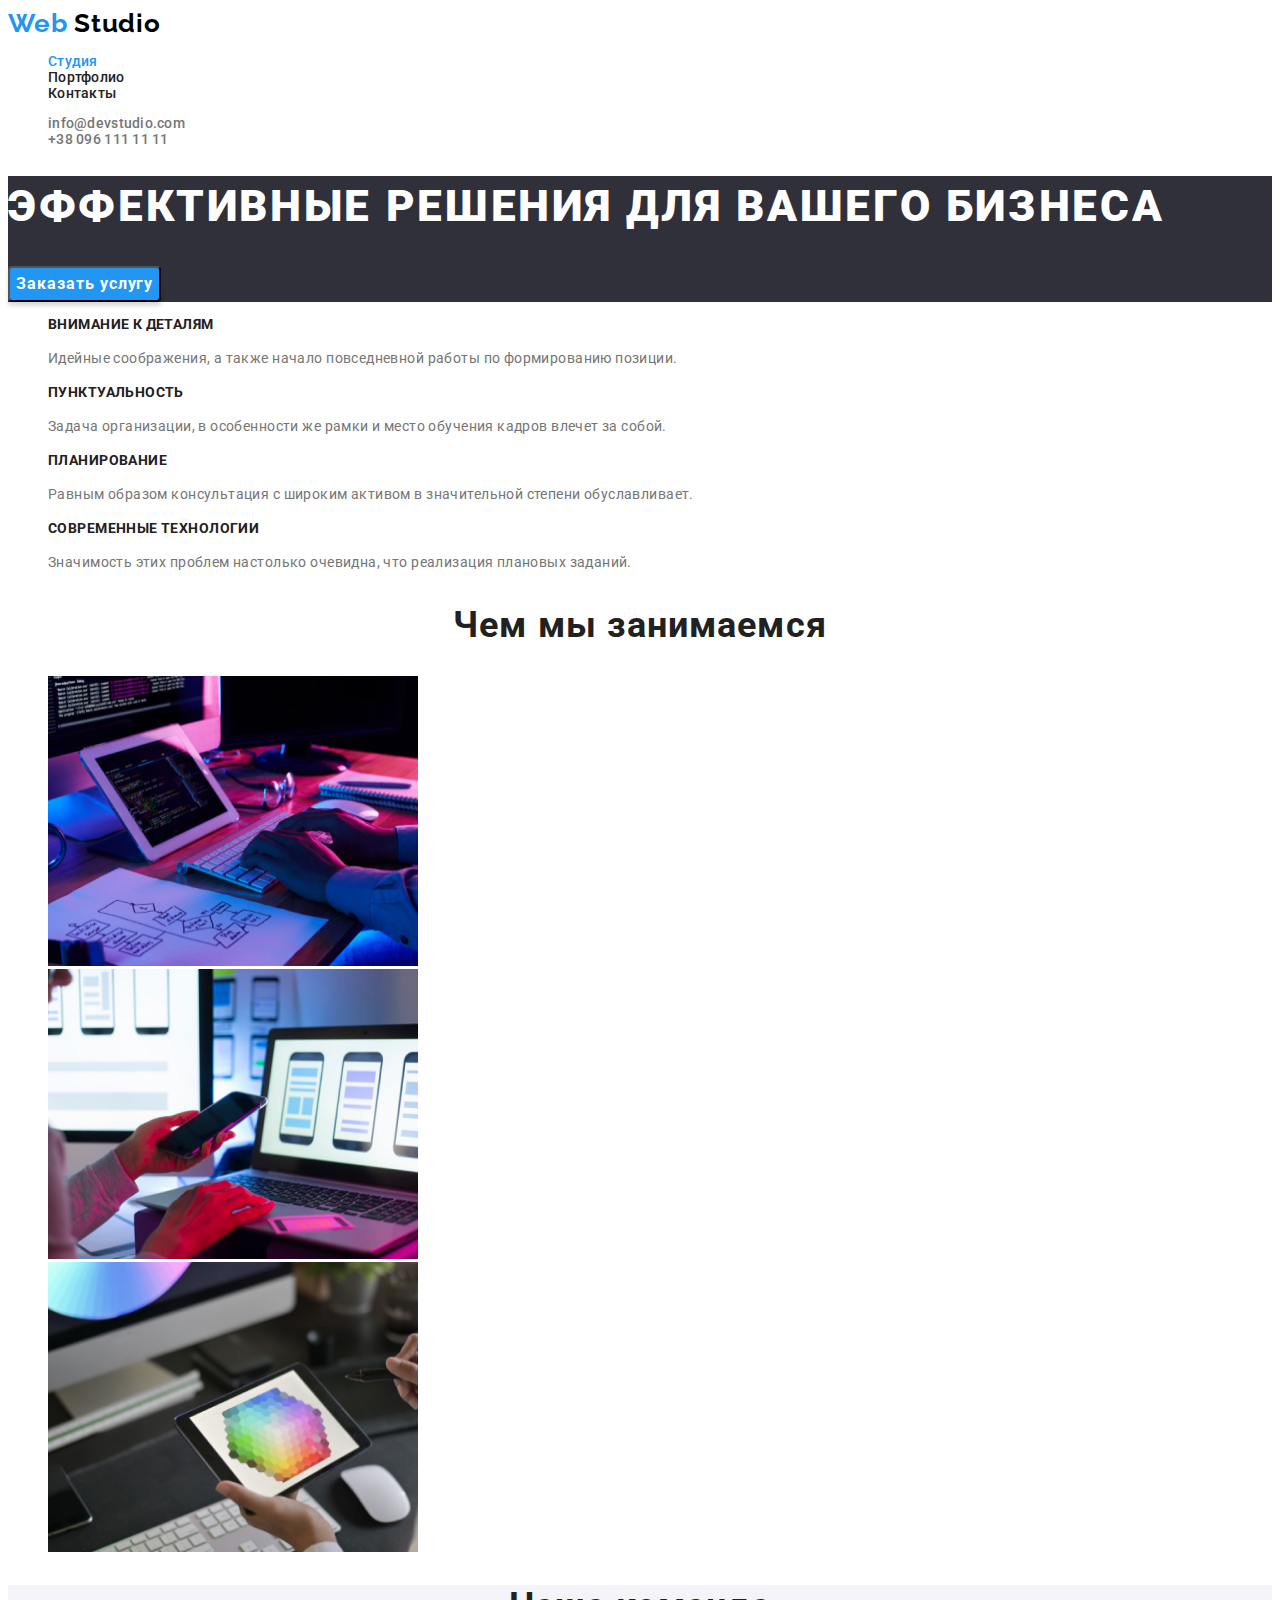
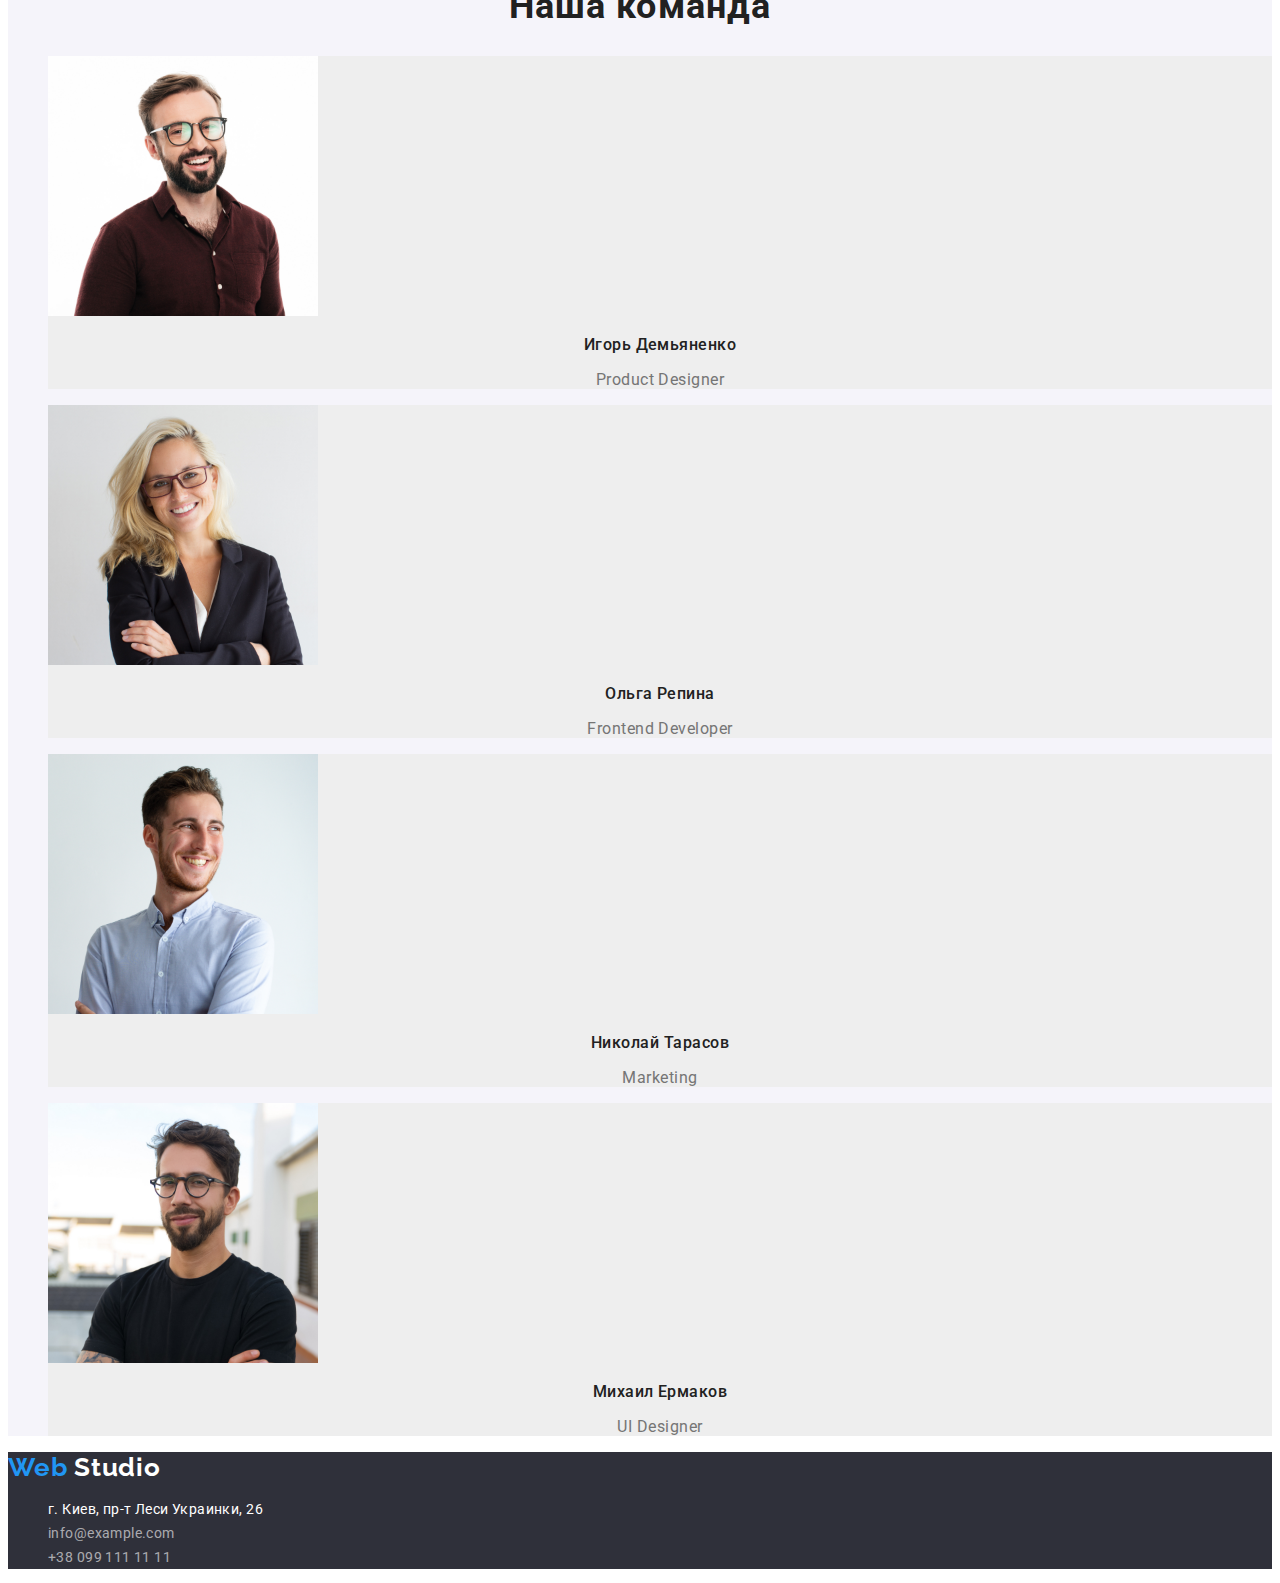
==== index.html @ 7028559c "Initial commit" ====
<!DOCTYPE html>
<html lang="ru">
	<head>
		<meta charset="UTF-8" />
		<meta http-equiv="X-UA-Compatible" content="IE=edge" />
		<meta name="viewport" content="width=device-width, initial-scale=1.0" />
		<title>Document</title>
		<link
			rel="stylesheet"
			href="https://cdnjs.cloudflare.com/ajax/libs/modern-normalize/1.1.0/modern-normalize.min.css"
			integrity="sha512-wpPYUAdjBVSE4KJnH1VR1HeZfpl1ub8YT/NKx4PuQ5NmX2tKuGu6U/JRp5y+Y8XG2tV+wKQpNHVUX03MfMFn9Q=="
			crossorigin="anonymous"
			referrerpolicy="no-referrer"
		/>
		<!-- fonts start -->
		<link rel="preconnect" href="https://fonts.googleapis.com" />
		<link rel="preconnect" href="https://fonts.gstatic.com" crossorigin />
		<link
			href="https://fonts.googleapis.com/css2?family=Raleway:wght@700&family=Roboto:wght@400;500;700;900&display=swap"
			rel="stylesheet"
		/>
		<!-- fonts end -->
		<link rel="stylesheet" href="./css/styles.css" />
	</head>
	<body>
		<!-- шапка -->
		<header class="header">
			<a class="logo link" href="./index.html">
				Web
				<span class="logo-light">Studio</span>
			</a>
			<nav class="header-nav">
				<ul class="header-list list">
					<li class="header-item">
						<a class="header-link header-link-current link" href="./index.html">Студия</a>
					</li>
					<li class="header-item">
						<a class="header-link link" href="./portfolio.html">Портфолио</a>
					</li>
					<li class="header-item">
						<a class="header-link link" href="#">Контакты</a>
					</li>
				</ul>
			</nav>
			<ul class="header-contacts list">
				<li class="header-contacts-item">
					<a class="header-contacts-link link" href="mailto:info@devstudio.com">info@devstudio.com</a>
				</li>
				<li class="header-contacts-item">
					<a class="header-contacts-link link" href="tel:+380961111111">+38 096 111 11 11</a>
				</li>
			</ul>
		</header>
		<!-- основная информация -->
		<main>
			<!-- секция герой -->
			<section class="hero">
				<h1 class="hero-title">Эффективные решения для вашего бизнеса</h1>
				<button type="button" class="hero-btn btn">Заказать услугу</button>
			</section>
			<!-- наши особенности -->
			<section class="peculiarities">
				<h2 class="visually-hidden">особенности</h2>
				<ul class="peculiarities-list list">
					<li class="peculiarities-item">
						<h3 class="peculiarities-h">Внимание к деталям</h3>
						<p class="peculiarities-p">
							Идейные соображения, а также начало повседневной работы по формированию позиции.
						</p>
					</li>
					<li class="peculiarities-item">
						<h3 class="peculiarities-h">Пунктуальность</h3>
						<p class="peculiarities-p">
							Задача организации, в особенности же рамки и место обучения кадров влечет за собой.
						</p>
					</li>
					<li class="peculiarities-item">
						<h3 class="peculiarities-h">Планирование</h3>
						<p class="peculiarities-p">
							Равным образом консультация с широким активом в значительной степени обуславливает.
						</p>
					</li>
					<li class="peculiarities-item">
						<h3 class="peculiarities-h">Современные технологии</h3>
						<p class="peculiarities-p">Значимость этих проблем настолько очевидна, что реализация плановых заданий.</p>
					</li>
				</ul>
			</section>
			<!-- Чем мы занимаемся -->
			<section class="examples">
				<h2 class="examples-title">Чем мы занимаемся</h2>
				<ul class="examples-list list">
					<li class="examples-item">
						<img class="examples-img" src="./images/box1.jpg" alt="наисание кода" width="370" height="290" />
					</li>
					<li class="examples-item">
						<img
							class="examples-img"
							src="./images/box2.jpg"
							alt="макет мобильного приложения"
							width="370"
							height="290"
						/>
					</li>
					<li class="examples-item">
						<img class="examples-img" src="./images/box3.jpg" alt="готовый продукт" width="370" height="290" />
					</li>
				</ul>
			</section>
			<!-- наша команда -->
			<section class="team">
				<h2 class="team-title">Наша команда</h2>
				<ul class="team-list list">
					<li class="team-item">
						<img
							class="team-img"
							src="./images/teamphoto/img1.jpg"
							alt="портрет Игоря Демьяненко"
							width="270"
							height="260"
						/>
						<h3 class="team-name">Игорь Демьяненко</h3>
						<p class="team-proffeison" lang="en">Product Designer</p>
					</li>
					<li class="team-item">
						<img
							class="team-img"
							src="./images/teamphoto/img2.jpg"
							alt="портрет Ольга Репина"
							width="270"
							height="260"
						/>
						<h3 class="team-name">Ольга Репина</h3>
						<p class="team-proffeison" lang="en">Frontend Developer</p>
					</li>
					<li class="team-item">
						<img
							class="team-img"
							src="./images/teamphoto/img3.jpg"
							alt="портрет Николай Тарасов"
							width="270"
							height="260"
						/>
						<h3 class="team-name">Николай Тарасов</h3>
						<p class="team-proffeison" lang="en">Marketing</p>
					</li>
					<li class="team-item">
						<img
							class="team-img"
							src="./images/teamphoto/img4.jpg"
							alt="портрет Михаил Ермаков270"
							width="270"
							height="260"
						/>
						<h3 class="team-name">Михаил Ермаков</h3>
						<p class="team-proffeison" lang="en">UI Designer</p>
					</li>
				</ul>
			</section>
		</main>
		<!-- подвал -->
		<footer class="footer">
			<a class="logo link" href="./index.html">
				Web
				<span class="logo-dark">Studio</span>
			</a>
			<address class="address">
				<ul class="address-list list">
					<li class="address-iteam">
						<a
							class="adsress-link link"
							href="https://goo.gl/maps/4akNieNe14denpzW6"
							target="_blank"
							rel="nofollow noopener"
						>
							г. Киев, пр-т Леси Украинки, 26
						</a>
					</li>
					<li class="contacts-iteam">
						<a class="contacts-link link" href="mailto:info@example.com">info@example.com</a>
					</li>
					<li class="contacts-iteam">
						<a class="contacts-link link" href="tel:+380991111111">+38 099 111 11 11</a>
					</li>
				</ul>
			</address>
		</footer>
	</body>
</html>
---- css/styles.css ----
:root {
	/*  */
	--main-font: "Roboto", sans-serif;
	--secondary-font: "Raleway", sans-serif;

	/* text colors */
	--main-txt-cl: #212121;
	--accent-txt-cl: #2196f3;
	--white-txt-cl: #ffffff;
	--gray-txt-cl: #757575;

	/* bg colors */
	--white-bg-cl: #ffffff;
	--dark-bg-cl: #2f303a;
	--light-bg-cl: #f5f4fa;
	--cards-bg-cl: #eeeeee;
}
/* body */
body {
	font-family: var(--main-font);
	color: var(--main-txt-cl);
	background-color: var(--white-bg-cl);
	font-size: 14px;
	letter-spacing: 0.03em;
}


/* reset styles */
.link {
	text-decoration: none;
	color: currentColor;
}
.list {
	list-style: none;
}
/* base styles */
.visually-hidden {
	position: absolute;
	width: 1px;
	height: 1px;
	margin: -1px;
	border: 0;
	padding: 0;
	white-space: nowrap;
	clip-path: inset(100%);
	clip: rect(0 0 0 0);
	overflow: hidden;
}

.header-link-current {
	color: var(--accent-txt-cl);
}
.btn:hover,
.btn:focus {
	background-color: #188ce8;
}
.btn {
	cursor: pointer;
	background-color: var(--accent-txt-cl);
	font-family: var(--main-font);
}
/* шапка */
/* logo */
.logo {
	font-family: var(--secondary-font);
	font-weight: 700;
	font-size: 26px;
	line-height: calc(31 / 26);
	/* identical to box height */
	letter-spacing: 0.03em;
	color:var(--accent-txt-cl);
}
.logo-light {
	font-family: var(--secondary-font);
	font-weight: 700;
	font-size: 26px;
	line-height: calc(31 / 26);
	/* identical to box height */
	letter-spacing: 0.03em;
	color: #000000;
}
.color {
	color: var(--accent-txt-cl);
}
/* logo end */
/* nav */
.header-list {
	font-weight: 500;
	font-size: 14px;
	line-height: calc(16 / 14);
	letter-spacing: 0.02em;
	color:var(--main-txt-cl);
}
.header-link:hover,
.header-link:focus {
	color: var(--accent-txt-cl);
}
/* nav end */
/* contacts */
.header-contacts {
	font-weight: 500;
	font-size: 14px;
	line-height: calc(16 / 14);
	letter-spacing: 0.02em;
	color:var(--gray-txt-cl);
}
.header-contacts-link:hover,
.header-contacts-link:focus {
	color: var(--accent-txt-cl);
}
/* contacts end */
/* Hero */
.hero {
	background-color: var(--dark-bg-cl);
}
.hero-title {
	font-weight: 900;
	font-size: 44px;
	line-height: calc(60 / 44);
	letter-spacing: 0.06em;
	text-transform: uppercase;
	color: #ffffff;
}
.hero-btn {
	font-family: var(--main-font);
	background: var(--accent-txt-cl);
	box-shadow: 0px 4px 4px rgba(0, 0, 0, 0.15);
	border-radius: 4px;
	font-weight: 700;
	font-size: 16px;
	line-height: calc(30 / 16);
	letter-spacing: 0.06em;
	color: var(--white-txt-cl);
}
/* hero end */
/* peculiarities */
.peculiarities-h {
	font-weight: 700;
	font-size: 14px;
	line-height: calc(16 / 14);
	letter-spacing: 0.03em;
	text-transform: uppercase;
	color: var(--main-txt-cl);
}
.peculiarities-p {
	font-weight: 400;
	font-size: 14px;
	line-height: calc(24 / 14);
	letter-spacing: 0.03em;
	color: var(--gray-txt-cl);
}
/* peculiarities end */
/* examples */
.examples-title {
	font-weight: 700;
	font-size: 36px;
	line-height: calc(42 / 36);
	text-align: center;
	letter-spacing: 0.03em;
	color: var(--main-txt-cl);
}
/* examples end */
/* team */
.team {
	background-color: var(--light-bg-cl);
}
.team-item {
	background-color: var(--cards-bg-cl);
}
.team-title {
	font-weight: 700;
	font-size: 36px;
	line-height: calc(42 / 36);
	text-align: center;
	letter-spacing: 0.03em;
	color: var(--main-txt-cl);
}
.team-name {
	font-weight: 500;
	font-size: 16px;
	line-height: calc(19 / 16);
	text-align: center;
	letter-spacing: 0.03em;
	color: var(--main-txt-cl);
}
.team-proffeison {
	font-weight: 400;
	font-size: 16px;
	line-height: 19px;
	text-align: center;
	letter-spacing: 0.03em;
	color: var(--gray-txt-cl);
}
/* team end */
/* footer */
.footer {
	background-color: var(--dark-bg-cl);
}
.logo-dark {
	color: var(--white-txt-cl);
}
.adsress-link {
	font-style: normal;
	font-weight: 400;
	font-size: 14px;
	line-height: calc(24 / 14);
	letter-spacing: 0.03em;
	color: var(--white-txt-cl);
}
.contacts-link {
	font-style: normal;
	font-weight: 400;
	font-size: 14px;
	line-height: calc(24 / 14);
	letter-spacing: 0.03em;
	color: rgba(255, 255, 255, 0.6);
}
.adsress-link:hover,
.adsress-link:focus {
	color: var(--accent-txt-cl);
}
.contacts-link:hover,
.contacts-link:focus {
	color: var(--white-txt-cl);
}
/* footer end */
/* portfolio */
/* filtr */
.btn-filtr {
	background-color: var(--light-bg-cl);
	border-radius: 4px;
	cursor: pointer;
	font-family: inherit;
	font-weight: 500;
	font-size: 16px;
	line-height: calc(26 / 16);
	text-align: center;
	letter-spacing: 0.03em;
	color: var(--main-txt-cl);
}
.btn-filtr:hover,
.btn-filtr:focus {
	background-color: var(--accent-txt-cl);
	color: var(--white-txt-cl);
}
/* filtr end */
.portfolio-item {
	cursor: pointer;
}
.portfolio-name {
	font-size: 18px;
	line-height: calc(36 / 18);
	letter-spacing: 0.06em;
	color:var(--main-txt-cl);
}
.portfolio-text {
	font-size: 16px;
	line-height: calc(30 / 16);
	letter-spacing: 0.03em;
	color: var(--gray-txt-cl);
}

/* portfolio end */
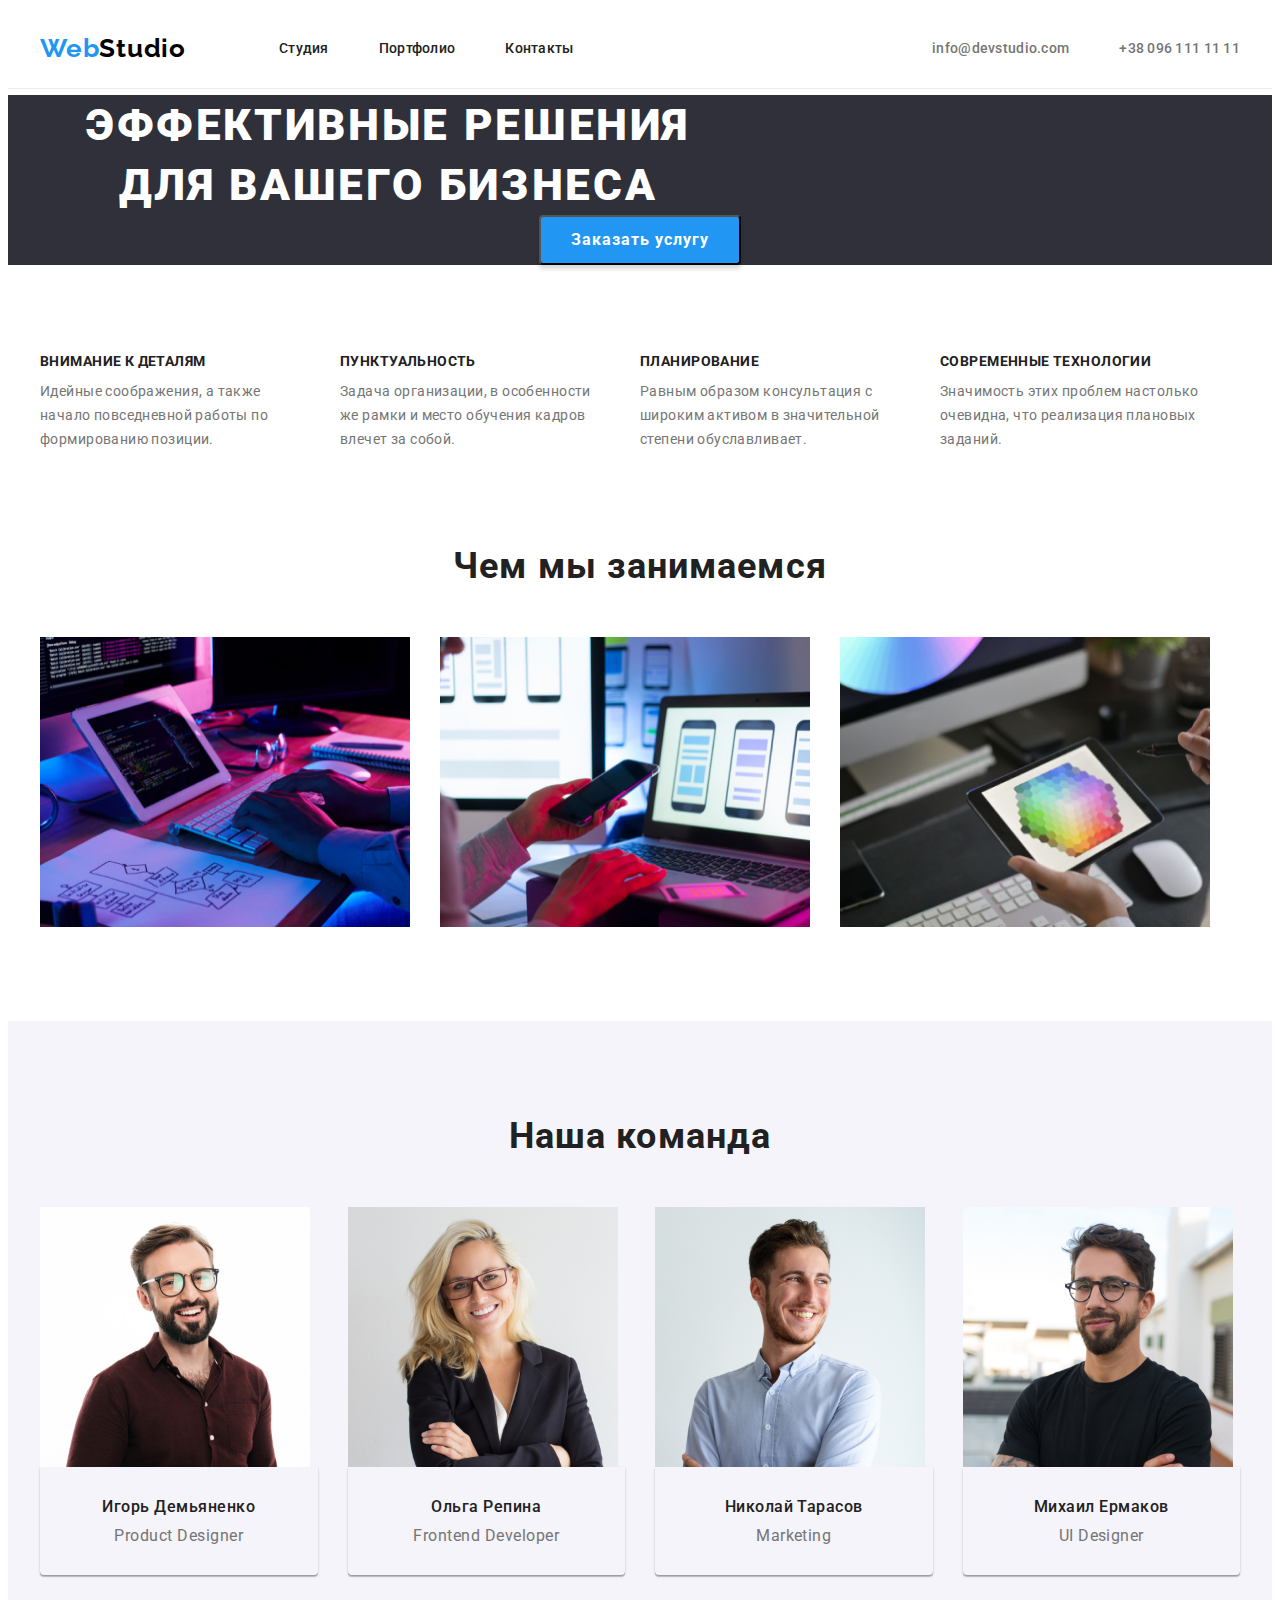
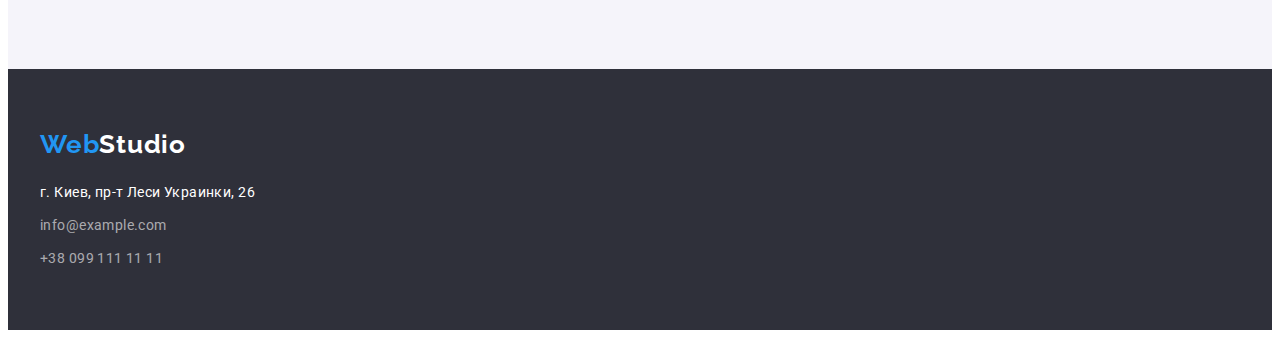
==== commit f898aa2f: "dz3" ====
--- a/index.html
+++ b/index.html
@@ -25,9 +25,8 @@
 	<body>
 		<!-- шапка -->
 		<header class="header">
-			<a class="logo link" href="./index.html">
-				Web
-				<span class="logo-light">Studio</span>
+			<div class="container header-container">
+			<a class="logo logo-mg link" href="./index.html">Web<span class="logo-light">Studio</span>
 			</a>
 			<nav class="header-nav">
 				<ul class="header-list list">
@@ -42,24 +41,24 @@
 					</li>
 				</ul>
 			</nav>
-			<ul class="header-contacts list">
-				<li class="header-contacts-item">
+			
 					<a class="header-contacts-link link" href="mailto:info@devstudio.com">info@devstudio.com</a>
-				</li>
-				<li class="header-contacts-item">
+				
 					<a class="header-contacts-link link" href="tel:+380961111111">+38 096 111 11 11</a>
-				</li>
-			</ul>
+				</div>
 		</header>
 		<!-- основная информация -->
 		<main>
 			<!-- секция герой -->
 			<section class="hero">
+				<div class="container cntainer-hero">
 				<h1 class="hero-title">Эффективные решения для вашего бизнеса</h1>
 				<button type="button" class="hero-btn btn">Заказать услугу</button>
+			</div>
 			</section>
 			<!-- наши особенности -->
-			<section class="peculiarities">
+			<section class="peculiarities section">
+				<div class="container peculiarities-container">	
 				<h2 class="visually-hidden">особенности</h2>
 				<ul class="peculiarities-list list">
 					<li class="peculiarities-item">
@@ -85,15 +84,17 @@
 						<p class="peculiarities-p">Значимость этих проблем настолько очевидна, что реализация плановых заданий.</p>
 					</li>
 				</ul>
+			</div>
 			</section>
 			<!-- Чем мы занимаемся -->
-			<section class="examples">
+			<section class="examples section">
+				<div class="container">
 				<h2 class="examples-title">Чем мы занимаемся</h2>
-				<ul class="examples-list list">
-					<li class="examples-item">
+				<ul class="examples-list list cards-set">
+					<li class="examples-item cards-set-item">
 						<img class="examples-img" src="./images/box1.jpg" alt="наисание кода" width="370" height="290" />
 					</li>
-					<li class="examples-item">
+					<li class="examples-item cards-set-item">
 						<img
 							class="examples-img"
 							src="./images/box2.jpg"
@@ -102,16 +103,18 @@
 							height="290"
 						/>
 					</li>
-					<li class="examples-item">
+					<li class="examples-item cards-set-item">
 						<img class="examples-img" src="./images/box3.jpg" alt="готовый продукт" width="370" height="290" />
 					</li>
 				</ul>
+			</div>
 			</section>
 			<!-- наша команда -->
-			<section class="team">
+			<section class="team section">
+				<div class="container">
 				<h2 class="team-title">Наша команда</h2>
-				<ul class="team-list list">
-					<li class="team-item">
+				<ul class="team-list list cards-set ">
+					<li class="team-item cards-set-item">
 						<img
 							class="team-img"
 							src="./images/teamphoto/img1.jpg"
@@ -119,10 +122,13 @@
 							width="270"
 							height="260"
 						/>
+						<div class="team-wrapper">
 						<h3 class="team-name">Игорь Демьяненко</h3>
 						<p class="team-proffeison" lang="en">Product Designer</p>
-					</li>
-					<li class="team-item">
+					</div>
+					</li>
+					
+					<li class="team-item cards-set-item">
 						<img
 							class="team-img"
 							src="./images/teamphoto/img2.jpg"
@@ -130,10 +136,12 @@
 							width="270"
 							height="260"
 						/>
+						<div class="team-wrapper">
 						<h3 class="team-name">Ольга Репина</h3>
 						<p class="team-proffeison" lang="en">Frontend Developer</p>
-					</li>
-					<li class="team-item">
+					</div>
+					</li>
+					<li class="team-item cards-set-item">
 						<img
 							class="team-img"
 							src="./images/teamphoto/img3.jpg"
@@ -141,10 +149,12 @@
 							width="270"
 							height="260"
 						/>
+						<div class="team-wrapper">
 						<h3 class="team-name">Николай Тарасов</h3>
 						<p class="team-proffeison" lang="en">Marketing</p>
-					</li>
-					<li class="team-item">
+					</div>
+					</li>
+					<li class="team-item cards-set-item">
 						<img
 							class="team-img"
 							src="./images/teamphoto/img4.jpg"
@@ -152,18 +162,19 @@
 							width="270"
 							height="260"
 						/>
+						<div class="team-wrapper">
 						<h3 class="team-name">Михаил Ермаков</h3>
 						<p class="team-proffeison" lang="en">UI Designer</p>
-					</li>
-				</ul>
+					</div>
+					</li>
+				</ul>
+			</div>
 			</section>
 		</main>
 		<!-- подвал -->
 		<footer class="footer">
-			<a class="logo link" href="./index.html">
-				Web
-				<span class="logo-dark">Studio</span>
-			</a>
+			<div class="container">
+			<a class="logo logo-ft link" href="./index.html">Web<span class="logo-dark">Studio</span></a>
 			<address class="address">
 				<ul class="address-list list">
 					<li class="address-iteam">
@@ -184,6 +195,7 @@
 					</li>
 				</ul>
 			</address>
+		</div>
 		</footer>
 	</body>
 </html>
--- a/css/styles.css
+++ b/css/styles.css
@@ -13,7 +13,11 @@
 	--white-bg-cl: #ffffff;
 	--dark-bg-cl: #2f303a;
 	--light-bg-cl: #f5f4fa;
-	--cards-bg-cl: #eeeeee;
+	--cards-bg-cl: #ffffff;
+
+	/* others */
+	--indent: 30px;
+	--items: 4;
 }
 /* body */
 body {
@@ -26,14 +30,47 @@
 
 
 /* reset styles */
+.container {
+width: 1200px;
+padding-left: 15px;
+padding-right: 15px;
+margin-left: auto;
+margin-right: auto;
+
+}
+h1,
+h2,
+h3,
+h4,
+h5,
+h6,
+p {
+  margin: 0;
+}
+img {
+  display: block;
+}
 .link {
 	text-decoration: none;
 	color: currentColor;
 }
 .list {
 	list-style: none;
+	padding: 0px;
+	margin: 0px;
 }
 /* base styles */
+.cards-set {
+display: flex;
+flex-wrap: wrap;
+gap: var(--indent);
+}
+.cards-set-item {
+	flex-basis: calc((100% - var(--indent) * (var(--items) - 1)) / var(--items));
+}
+.section {
+	padding-bottom: 94px;
+}
 .visually-hidden {
 	position: absolute;
 	width: 1px;
@@ -47,20 +84,32 @@
 	overflow: hidden;
 }
 
-.header-link-current {
-	color: var(--accent-txt-cl);
-}
 .btn:hover,
 .btn:focus {
 	background-color: #188ce8;
 }
 .btn {
+display: block;
+margin: 0 auto;
+	padding: 8px 30px;
 	cursor: pointer;
 	background-color: var(--accent-txt-cl);
 	font-family: var(--main-font);
+	box-shadow: 0px 4px 4px rgba(0, 0, 0, 0.15);
+border-radius: 4px;
 }
 /* шапка */
+header {
+	border-bottom: 1px solid #ECECEC;
+	margin-bottom: 6px;
+}
 /* logo */
+.header-container {
+	display: flex;
+	align-items: center;
+	
+	
+}
 .logo {
 	font-family: var(--secondary-font);
 	font-weight: 700;
@@ -70,6 +119,9 @@
 	letter-spacing: 0.03em;
 	color:var(--accent-txt-cl);
 }
+.logo-mg {
+	margin-right: 93px;
+}
 .logo-light {
 	font-family: var(--secondary-font);
 	font-weight: 700;
@@ -78,6 +130,16 @@
 	/* identical to box height */
 	letter-spacing: 0.03em;
 	color: #000000;
+
+}
+.header-nav {
+	margin-right: auto;
+}
+.header-contacts-link {
+	margin-right: 50px;
+}
+.header-contacts-link:last-child {
+	margin-right: 0px;
 }
 .color {
 	color: var(--accent-txt-cl);
@@ -85,19 +147,32 @@
 /* logo end */
 /* nav */
 .header-list {
+	display: flex;
+	gap: 50px;
 	font-weight: 500;
 	font-size: 14px;
 	line-height: calc(16 / 14);
 	letter-spacing: 0.02em;
 	color:var(--main-txt-cl);
 }
+/* .header-item {
+	margin-right: 50px;
+}
+.header-item:last-child {
+	margin-right: 0px;
+} */
 .header-link:hover,
 .header-link:focus {
 	color: var(--accent-txt-cl);
 }
+.header-link,
+.header-contacts-link {
+	padding-top: 32px;
+	padding-bottom: 32px;
+}
 /* nav end */
 /* contacts */
-.header-contacts {
+.header-contacts-link {
 	font-weight: 500;
 	font-size: 14px;
 	line-height: calc(16 / 14);
@@ -112,12 +187,18 @@
 /* Hero */
 .hero {
 	background-color: var(--dark-bg-cl);
+	
+}
+.cntainer-hero {
+	
 }
 .hero-title {
+	width: 696px; 
 	font-weight: 900;
 	font-size: 44px;
 	line-height: calc(60 / 44);
 	letter-spacing: 0.06em;
+	text-align: center;
 	text-transform: uppercase;
 	color: #ffffff;
 }
@@ -134,7 +215,19 @@
 }
 /* hero end */
 /* peculiarities */
+.peculiarities {
+	padding-top: 88px;
+}
+.peculiarities-list {
+	display: flex;
+	gap: 30px;
+	
+}
+.peculiarities-item {
+	flex-basis: 270px;
+}
 .peculiarities-h {
+	margin-bottom: 10px;
 	font-weight: 700;
 	font-size: 14px;
 	line-height: calc(16 / 14);
@@ -151,7 +244,9 @@
 }
 /* peculiarities end */
 /* examples */
+
 .examples-title {
+	padding-bottom: 50px;
 	font-weight: 700;
 	font-size: 36px;
 	line-height: calc(42 / 36);
@@ -159,15 +254,27 @@
 	letter-spacing: 0.03em;
 	color: var(--main-txt-cl);
 }
+/* .examples-list {
+	display: flex;
+	gap: 30px;
+} */
 /* examples end */
 /* team */
 .team {
 	background-color: var(--light-bg-cl);
 }
+/* .team-list {
+	display: flex;
+	gap: 30px;
+}
 .team-item {
 	background-color: var(--cards-bg-cl);
-}
+	flex-basis: calc((100% - 30px * 3) / 4);
+} */
+
 .team-title {
+	padding-top: 94px;
+	margin-bottom: 50px;
 	font-weight: 700;
 	font-size: 36px;
 	line-height: calc(42 / 36);
@@ -175,7 +282,16 @@
 	letter-spacing: 0.03em;
 	color: var(--main-txt-cl);
 }
+.team-wrapper {
+	padding-top: 30px;
+	padding-right: 5px;
+	padding-bottom: 30px;
+	padding-left: 5px;
+	box-shadow: 0px 1px 3px rgba(0, 0, 0, 0.12), 0px 1px 1px rgba(0, 0, 0, 0.14), 0px 2px 1px rgba(0, 0, 0, 0.2);
+border-radius: 0px 0px 4px 4px;
+}
 .team-name {
+	margin-bottom: 10px;
 	font-weight: 500;
 	font-size: 16px;
 	line-height: calc(19 / 16);
@@ -195,9 +311,25 @@
 /* footer */
 .footer {
 	background-color: var(--dark-bg-cl);
-}
+	padding-top: 60px;
+	padding-bottom: 60px ;
+}
+
 .logo-dark {
 	color: var(--white-txt-cl);
+}
+.address {
+	margin-top: 20px;
+}
+.address-list {
+	width: 231px;
+}
+.address-iteam,
+.contacts-iteam {
+	margin-bottom: 9px;
+}
+.contacts-iteam:last-child {
+	margin-bottom: 0;
 }
 .adsress-link {
 	font-style: normal;
@@ -226,8 +358,22 @@
 /* footer end */
 /* portfolio */
 /* filtr */
+
+.btn-list-container {
+	display: flex;
+	margin-bottom: 34px;
+	height: 54px;
+	justify-content: center;
+	gap: 8px;
+
+}
+.btn-item {
+	
+}
 .btn-filtr {
+	padding: 6px 22px;
 	background-color: var(--light-bg-cl);
+	border: none;
 	border-radius: 4px;
 	cursor: pointer;
 	font-family: inherit;
@@ -244,10 +390,21 @@
 	color: var(--white-txt-cl);
 }
 /* filtr end */
+.portfolio {
+	padding-top: 94px;
+	padding-bottom: 94px;
+}
 .portfolio-item {
 	cursor: pointer;
 }
+.portfolio-wrapper {
+	padding-top: 20px;
+	padding-right: 24px;
+	padding-bottom: 20px;
+	padding-left: 24px;
+}
 .portfolio-name {
+	margin-bottom: 4px;
 	font-size: 18px;
 	line-height: calc(36 / 18);
 	letter-spacing: 0.06em;
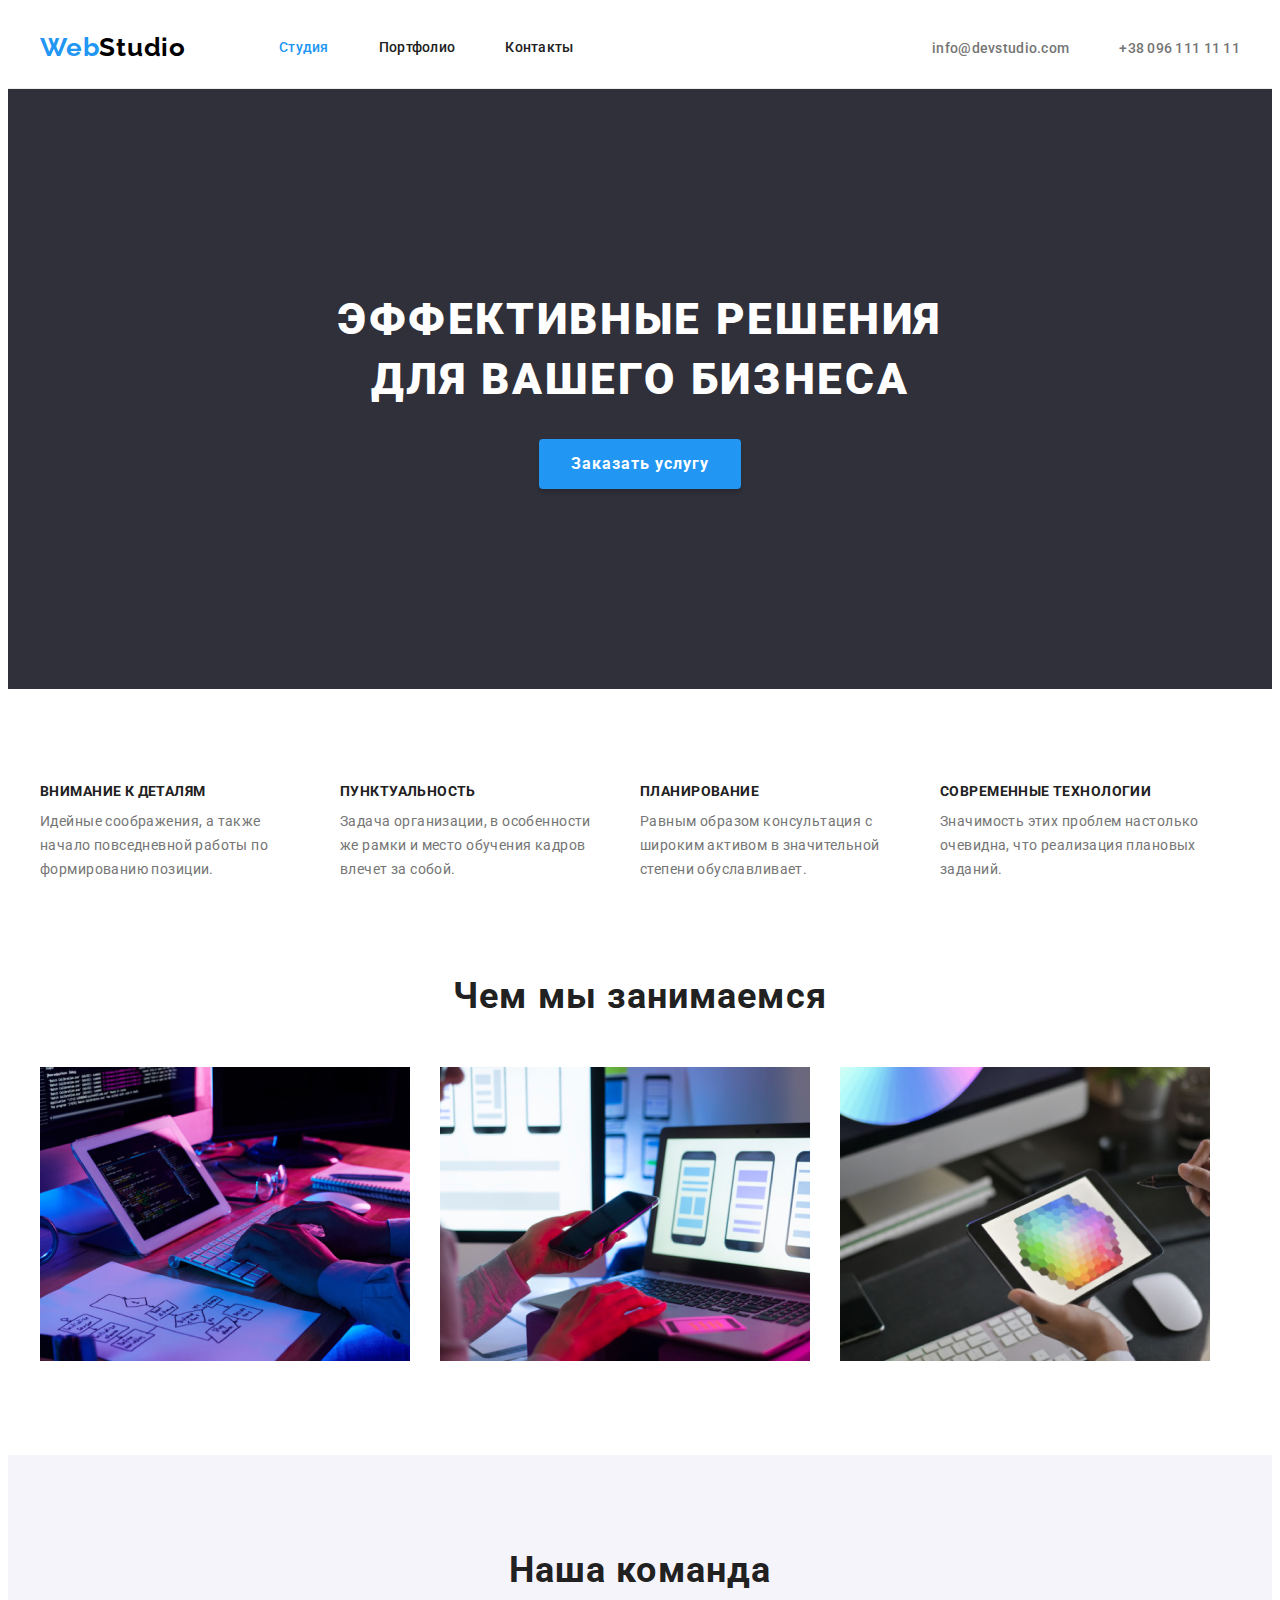
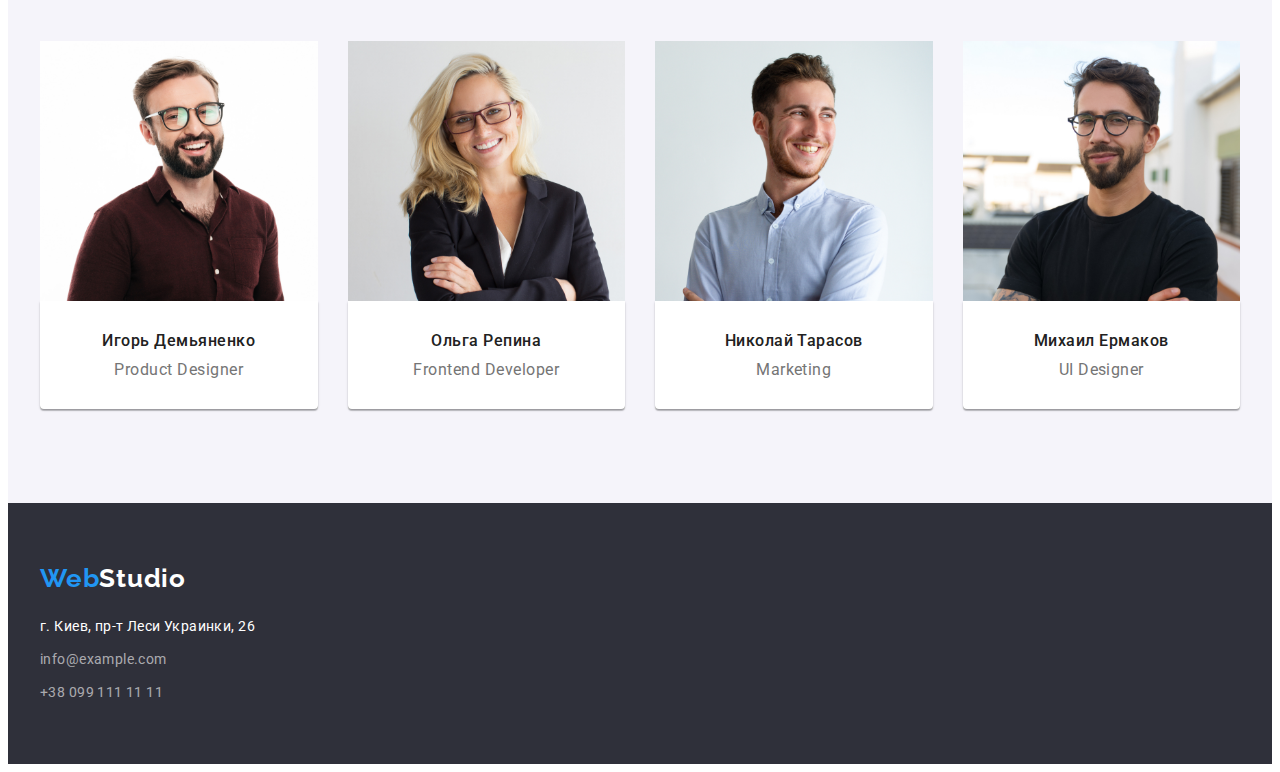
==== commit a8762e7c: "dz rework" ====
--- a/index.html
+++ b/index.html
@@ -1,37 +1,34 @@
 <!DOCTYPE html>
 <html lang="ru">
-	<head>
-		<meta charset="UTF-8" />
-		<meta http-equiv="X-UA-Compatible" content="IE=edge" />
-		<meta name="viewport" content="width=device-width, initial-scale=1.0" />
-		<title>Document</title>
-		<link
-			rel="stylesheet"
-			href="https://cdnjs.cloudflare.com/ajax/libs/modern-normalize/1.1.0/modern-normalize.min.css"
-			integrity="sha512-wpPYUAdjBVSE4KJnH1VR1HeZfpl1ub8YT/NKx4PuQ5NmX2tKuGu6U/JRp5y+Y8XG2tV+wKQpNHVUX03MfMFn9Q=="
-			crossorigin="anonymous"
-			referrerpolicy="no-referrer"
-		/>
-		<!-- fonts start -->
-		<link rel="preconnect" href="https://fonts.googleapis.com" />
-		<link rel="preconnect" href="https://fonts.gstatic.com" crossorigin />
-		<link
-			href="https://fonts.googleapis.com/css2?family=Raleway:wght@700&family=Roboto:wght@400;500;700;900&display=swap"
-			rel="stylesheet"
-		/>
-		<!-- fonts end -->
-		<link rel="stylesheet" href="./css/styles.css" />
-	</head>
-	<body>
-		<!-- шапка -->
-		<header class="header">
-			<div class="container header-container">
+
+<head>
+	<meta charset="UTF-8" />
+	<meta http-equiv="X-UA-Compatible" content="IE=edge" />
+	<meta name="viewport" content="width=device-width, initial-scale=1.0" />
+	<title>Document</title>
+	<link rel="stylesheet" href="https://cdnjs.cloudflare.com/ajax/libs/modern-normalize/1.1.0/modern-normalize.min.css"
+		integrity="sha512-wpPYUAdjBVSE4KJnH1VR1HeZfpl1ub8YT/NKx4PuQ5NmX2tKuGu6U/JRp5y+Y8XG2tV+wKQpNHVUX03MfMFn9Q=="
+		crossorigin="anonymous" referrerpolicy="no-referrer" />
+	<!-- fonts start -->
+	<link rel="preconnect" href="https://fonts.googleapis.com" />
+	<link rel="preconnect" href="https://fonts.gstatic.com" crossorigin />
+	<link
+		href="https://fonts.googleapis.com/css2?family=Raleway:wght@700&family=Roboto:wght@400;500;700;900&display=swap"
+		rel="stylesheet" />
+	<!-- fonts end -->
+	<link rel="stylesheet" href="./css/styles.css" />
+</head>
+
+<body>
+	<!-- шапка -->
+	<header class="header">
+		<div class="container header-container">
 			<a class="logo logo-mg link" href="./index.html">Web<span class="logo-light">Studio</span>
 			</a>
 			<nav class="header-nav">
 				<ul class="header-list list">
 					<li class="header-item">
-						<a class="header-link header-link-current link" href="./index.html">Студия</a>
+						<a class="header-link current link" href="./index.html">Студия</a>
 					</li>
 					<li class="header-item">
 						<a class="header-link link" href="./portfolio.html">Портфолио</a>
@@ -41,24 +38,27 @@
 					</li>
 				</ul>
 			</nav>
-			
-					<a class="header-contacts-link link" href="mailto:info@devstudio.com">info@devstudio.com</a>
-				
-					<a class="header-contacts-link link" href="tel:+380961111111">+38 096 111 11 11</a>
-				</div>
-		</header>
-		<!-- основная информация -->
-		<main>
-			<!-- секция герой -->
-			<section class="hero">
-				<div class="container cntainer-hero">
+			<ul class="header-list list">
+				<li class="header-item"><a class="header-contacts-link link"
+						href="mailto:info@devstudio.com">info@devstudio.com</a></li>
+
+				<li class="header-item"><a class="header-contacts-link link" href="tel:+380961111111">+38
+						096 111 11 11</a></li>
+			</ul>
+		</div>
+	</header>
+	<!-- основная информация -->
+	<main>
+		<!-- секция герой -->
+		<section class="hero section">
+			<div class="container">
 				<h1 class="hero-title">Эффективные решения для вашего бизнеса</h1>
 				<button type="button" class="hero-btn btn">Заказать услугу</button>
 			</div>
-			</section>
-			<!-- наши особенности -->
-			<section class="peculiarities section">
-				<div class="container peculiarities-container">	
+		</section>
+		<!-- наши особенности -->
+		<section class="peculiarities section">
+			<div class="container peculiarities-container">
 				<h2 class="visually-hidden">особенности</h2>
 				<ul class="peculiarities-list list">
 					<li class="peculiarities-item">
@@ -81,109 +81,83 @@
 					</li>
 					<li class="peculiarities-item">
 						<h3 class="peculiarities-h">Современные технологии</h3>
-						<p class="peculiarities-p">Значимость этих проблем настолько очевидна, что реализация плановых заданий.</p>
+						<p class="peculiarities-p">Значимость этих проблем настолько очевидна, что реализация плановых
+							заданий.</p>
 					</li>
 				</ul>
 			</div>
-			</section>
-			<!-- Чем мы занимаемся -->
-			<section class="examples section">
-				<div class="container">
+		</section>
+		<!-- Чем мы занимаемся -->
+		<section class="examples section">
+			<div class="container">
 				<h2 class="examples-title">Чем мы занимаемся</h2>
 				<ul class="examples-list list cards-set">
 					<li class="examples-item cards-set-item">
-						<img class="examples-img" src="./images/box1.jpg" alt="наисание кода" width="370" height="290" />
+						<img class="examples-img" src="./images/box1.jpg" alt="наисание кода" width="370"
+							height="294" />
 					</li>
 					<li class="examples-item cards-set-item">
-						<img
-							class="examples-img"
-							src="./images/box2.jpg"
-							alt="макет мобильного приложения"
-							width="370"
-							height="290"
-						/>
+						<img class="examples-img" src="./images/box2.jpg" alt="макет мобильного приложения" width="370"
+							height="294" />
 					</li>
 					<li class="examples-item cards-set-item">
-						<img class="examples-img" src="./images/box3.jpg" alt="готовый продукт" width="370" height="290" />
+						<img class="examples-img" src="./images/box3.jpg" alt="готовый продукт" width="370"
+							height="294" />
 					</li>
 				</ul>
 			</div>
-			</section>
-			<!-- наша команда -->
-			<section class="team section">
-				<div class="container">
+		</section>
+		<!-- наша команда -->
+		<section class="team section">
+			<div class="container">
 				<h2 class="team-title">Наша команда</h2>
 				<ul class="team-list list cards-set ">
 					<li class="team-item cards-set-item">
-						<img
-							class="team-img"
-							src="./images/teamphoto/img1.jpg"
-							alt="портрет Игоря Демьяненко"
-							width="270"
-							height="260"
-						/>
+						<img class="team-img" src="./images/teamphoto/img1.jpg" alt="портрет Игоря Демьяненко"
+							width="270" height="260" />
 						<div class="team-wrapper">
-						<h3 class="team-name">Игорь Демьяненко</h3>
-						<p class="team-proffeison" lang="en">Product Designer</p>
-					</div>
+							<h3 class="team-name">Игорь Демьяненко</h3>
+							<p class="team-proffeison" lang="en">Product Designer</p>
+						</div>
 					</li>
-					
+
 					<li class="team-item cards-set-item">
-						<img
-							class="team-img"
-							src="./images/teamphoto/img2.jpg"
-							alt="портрет Ольга Репина"
-							width="270"
-							height="260"
-						/>
+						<img class="team-img" src="./images/teamphoto/img2.jpg" alt="портрет Ольга Репина" width="270"
+							height="260" />
 						<div class="team-wrapper">
-						<h3 class="team-name">Ольга Репина</h3>
-						<p class="team-proffeison" lang="en">Frontend Developer</p>
-					</div>
+							<h3 class="team-name">Ольга Репина</h3>
+							<p class="team-proffeison" lang="en">Frontend Developer</p>
+						</div>
 					</li>
 					<li class="team-item cards-set-item">
-						<img
-							class="team-img"
-							src="./images/teamphoto/img3.jpg"
-							alt="портрет Николай Тарасов"
-							width="270"
-							height="260"
-						/>
+						<img class="team-img" src="./images/teamphoto/img3.jpg" alt="портрет Николай Тарасов"
+							width="270" height="260" />
 						<div class="team-wrapper">
-						<h3 class="team-name">Николай Тарасов</h3>
-						<p class="team-proffeison" lang="en">Marketing</p>
-					</div>
+							<h3 class="team-name">Николай Тарасов</h3>
+							<p class="team-proffeison" lang="en">Marketing</p>
+						</div>
 					</li>
 					<li class="team-item cards-set-item">
-						<img
-							class="team-img"
-							src="./images/teamphoto/img4.jpg"
-							alt="портрет Михаил Ермаков270"
-							width="270"
-							height="260"
-						/>
+						<img class="team-img" src="./images/teamphoto/img4.jpg" alt="портрет Михаил Ермаков270"
+							width="270" height="260" />
 						<div class="team-wrapper">
-						<h3 class="team-name">Михаил Ермаков</h3>
-						<p class="team-proffeison" lang="en">UI Designer</p>
-					</div>
+							<h3 class="team-name">Михаил Ермаков</h3>
+							<p class="team-proffeison" lang="en">UI Designer</p>
+						</div>
 					</li>
 				</ul>
 			</div>
-			</section>
-		</main>
-		<!-- подвал -->
-		<footer class="footer">
-			<div class="container">
+		</section>
+	</main>
+	<!-- подвал -->
+	<footer class="footer">
+		<div class="container">
 			<a class="logo logo-ft link" href="./index.html">Web<span class="logo-dark">Studio</span></a>
 			<address class="address">
 				<ul class="address-list list">
 					<li class="address-iteam">
-						<a
-							class="adsress-link link"
-							href="https://goo.gl/maps/4akNieNe14denpzW6"
-							target="_blank"
-							rel="nofollow noopener"
-						>
+						<a class="adsress-link link" href="https://goo.gl/maps/4akNieNe14denpzW6" target="_blank"
+							rel="nofollow noopener">
 							г. Киев, пр-т Леси Украинки, 26
 						</a>
 					</li>
@@ -196,6 +170,7 @@
 				</ul>
 			</address>
 		</div>
-		</footer>
-	</body>
-</html>
+	</footer>
+</body>
+
+</html>--- a/css/styles.css
+++ b/css/styles.css
@@ -14,6 +14,7 @@
 	--dark-bg-cl: #2f303a;
 	--light-bg-cl: #f5f4fa;
 	--cards-bg-cl: #ffffff;
+	--btn-hover-cl: #188ce8;
 
 	/* others */
 	--indent: 30px;
@@ -28,16 +29,7 @@
 	letter-spacing: 0.03em;
 }
 
-
 /* reset styles */
-.container {
-width: 1200px;
-padding-left: 15px;
-padding-right: 15px;
-margin-left: auto;
-margin-right: auto;
-
-}
 h1,
 h2,
 h3,
@@ -45,32 +37,46 @@
 h5,
 h6,
 p {
-  margin: 0;
+	margin: 0;
 }
 img {
-  display: block;
+	display: block;
+	min-width: 100%;
+}
+address {
+	font-style: normal;
+}
+.section {
+	padding-top: 94px;
+	padding-bottom: 94px;
+}
+.container {
+	width: 1200px;
+padding-left: 15px;
+padding-right: 15px;
+margin-left: auto;
+margin-right: auto;
+}
+.list {
+	list-style: none;
+	padding-left: 0px;
+	margin: 0px;
 }
 .link {
 	text-decoration: none;
-	color: currentColor;
-}
-.list {
-	list-style: none;
-	padding: 0px;
-	margin: 0px;
-}
+	color: inherit;
+}
+
 /* base styles */
 .cards-set {
-display: flex;
-flex-wrap: wrap;
-gap: var(--indent);
+	display: flex;
+	flex-wrap: wrap;
+	gap: var(--indent);
 }
 .cards-set-item {
 	flex-basis: calc((100% - var(--indent) * (var(--items) - 1)) / var(--items));
 }
-.section {
-	padding-bottom: 94px;
-}
+
 .visually-hidden {
 	position: absolute;
 	width: 1px;
@@ -83,32 +89,26 @@
 	clip: rect(0 0 0 0);
 	overflow: hidden;
 }
-
-.btn:hover,
-.btn:focus {
-	background-color: #188ce8;
-}
-.btn {
-display: block;
-margin: 0 auto;
-	padding: 8px 30px;
+button {
+	display: block;
+	margin: 0 auto;
+	padding: 10px 32px;
 	cursor: pointer;
+	color: var(--white-txt-cl);
 	background-color: var(--accent-txt-cl);
 	font-family: var(--main-font);
 	box-shadow: 0px 4px 4px rgba(0, 0, 0, 0.15);
-border-radius: 4px;
+	border: none;
+	border-radius: 4px;
 }
 /* шапка */
 header {
-	border-bottom: 1px solid #ECECEC;
-	margin-bottom: 6px;
+	border-bottom: 1px solid #ececec;
 }
 /* logo */
 .header-container {
 	display: flex;
 	align-items: center;
-	
-	
 }
 .logo {
 	font-family: var(--secondary-font);
@@ -117,7 +117,7 @@
 	line-height: calc(31 / 26);
 	/* identical to box height */
 	letter-spacing: 0.03em;
-	color:var(--accent-txt-cl);
+	color: var(--accent-txt-cl);
 }
 .logo-mg {
 	margin-right: 93px;
@@ -130,7 +130,6 @@
 	/* identical to box height */
 	letter-spacing: 0.03em;
 	color: #000000;
-
 }
 .header-nav {
 	margin-right: auto;
@@ -153,32 +152,40 @@
 	font-size: 14px;
 	line-height: calc(16 / 14);
 	letter-spacing: 0.02em;
-	color:var(--main-txt-cl);
-}
-/* .header-item {
-	margin-right: 50px;
-}
-.header-item:last-child {
-	margin-right: 0px;
-} */
+	color: var(--main-txt-cl);
+}
+.header-link {
+	display: block;
+	padding-top: 32px;
+	padding-bottom: 32px;
+}
+.header-link {
+	color: var(--main-txt-cl);
+	font-weight: 500;
+	line-height: 1.14;
+	font-size: 14px;
+	letter-spacing: 0.02em;
+}
+
 .header-link:hover,
 .header-link:focus {
 	color: var(--accent-txt-cl);
 }
-.header-link,
-.header-contacts-link {
-	padding-top: 32px;
-	padding-bottom: 32px;
-}
+.current {
+	color: var(--accent-txt-cl);
+}
+
 /* nav end */
 /* contacts */
+
 .header-contacts-link {
 	font-weight: 500;
 	font-size: 14px;
 	line-height: calc(16 / 14);
 	letter-spacing: 0.02em;
-	color:var(--gray-txt-cl);
-}
+	color: var(--gray-txt-cl);
+}
+
 .header-contacts-link:hover,
 .header-contacts-link:focus {
 	color: var(--accent-txt-cl);
@@ -187,13 +194,12 @@
 /* Hero */
 .hero {
 	background-color: var(--dark-bg-cl);
-	
-}
-.cntainer-hero {
-	
+	padding: 200px 0;
 }
 .hero-title {
-	width: 696px; 
+	width: 696px;
+	margin: 0 auto;
+	margin-bottom: 30px;
 	font-weight: 900;
 	font-size: 44px;
 	line-height: calc(60 / 44);
@@ -203,25 +209,20 @@
 	color: #ffffff;
 }
 .hero-btn {
-	font-family: var(--main-font);
-	background: var(--accent-txt-cl);
-	box-shadow: 0px 4px 4px rgba(0, 0, 0, 0.15);
-	border-radius: 4px;
 	font-weight: 700;
 	font-size: 16px;
 	line-height: calc(30 / 16);
 	letter-spacing: 0.06em;
-	color: var(--white-txt-cl);
+}
+.hero-btn:hover,
+.hero-btn:focus {
+	background-color:var(--btn-hover-cl)
 }
 /* hero end */
 /* peculiarities */
-.peculiarities {
-	padding-top: 88px;
-}
 .peculiarities-list {
 	display: flex;
 	gap: 30px;
-	
 }
 .peculiarities-item {
 	flex-basis: 270px;
@@ -244,9 +245,11 @@
 }
 /* peculiarities end */
 /* examples */
-
+.examples {
+	padding-top: 0;
+}
 .examples-title {
-	padding-bottom: 50px;
+	margin-bottom: 50px;
 	font-weight: 700;
 	font-size: 36px;
 	line-height: calc(42 / 36);
@@ -254,26 +257,16 @@
 	letter-spacing: 0.03em;
 	color: var(--main-txt-cl);
 }
-/* .examples-list {
-	display: flex;
-	gap: 30px;
-} */
 /* examples end */
 /* team */
 .team {
 	background-color: var(--light-bg-cl);
 }
-/* .team-list {
-	display: flex;
-	gap: 30px;
-}
 .team-item {
 	background-color: var(--cards-bg-cl);
-	flex-basis: calc((100% - 30px * 3) / 4);
-} */
+}
 
 .team-title {
-	padding-top: 94px;
 	margin-bottom: 50px;
 	font-weight: 700;
 	font-size: 36px;
@@ -284,11 +277,9 @@
 }
 .team-wrapper {
 	padding-top: 30px;
-	padding-right: 5px;
 	padding-bottom: 30px;
-	padding-left: 5px;
 	box-shadow: 0px 1px 3px rgba(0, 0, 0, 0.12), 0px 1px 1px rgba(0, 0, 0, 0.14), 0px 2px 1px rgba(0, 0, 0, 0.2);
-border-radius: 0px 0px 4px 4px;
+	border-radius: 0px 0px 4px 4px;
 }
 .team-name {
 	margin-bottom: 10px;
@@ -312,7 +303,7 @@
 .footer {
 	background-color: var(--dark-bg-cl);
 	padding-top: 60px;
-	padding-bottom: 60px ;
+	padding-bottom: 60px;
 }
 
 .logo-dark {
@@ -320,9 +311,6 @@
 }
 .address {
 	margin-top: 20px;
-}
-.address-list {
-	width: 231px;
 }
 .address-iteam,
 .contacts-iteam {
@@ -332,7 +320,6 @@
 	margin-bottom: 0;
 }
 .adsress-link {
-	font-style: normal;
 	font-weight: 400;
 	font-size: 14px;
 	line-height: calc(24 / 14);
@@ -340,7 +327,6 @@
 	color: var(--white-txt-cl);
 }
 .contacts-link {
-	font-style: normal;
 	font-weight: 400;
 	font-size: 14px;
 	line-height: calc(24 / 14);
@@ -361,14 +347,9 @@
 
 .btn-list-container {
 	display: flex;
-	margin-bottom: 34px;
-	height: 54px;
 	justify-content: center;
+	margin-bottom: 50px;
 	gap: 8px;
-
-}
-.btn-item {
-	
 }
 .btn-filtr {
 	padding: 6px 22px;
@@ -390,10 +371,6 @@
 	color: var(--white-txt-cl);
 }
 /* filtr end */
-.portfolio {
-	padding-top: 94px;
-	padding-bottom: 94px;
-}
 .portfolio-item {
 	cursor: pointer;
 }
@@ -402,13 +379,15 @@
 	padding-right: 24px;
 	padding-bottom: 20px;
 	padding-left: 24px;
+	border: 1px solid #eeeeee;
+	border-top: none;
 }
 .portfolio-name {
 	margin-bottom: 4px;
 	font-size: 18px;
 	line-height: calc(36 / 18);
 	letter-spacing: 0.06em;
-	color:var(--main-txt-cl);
+	color: var(--main-txt-cl);
 }
 .portfolio-text {
 	font-size: 16px;
